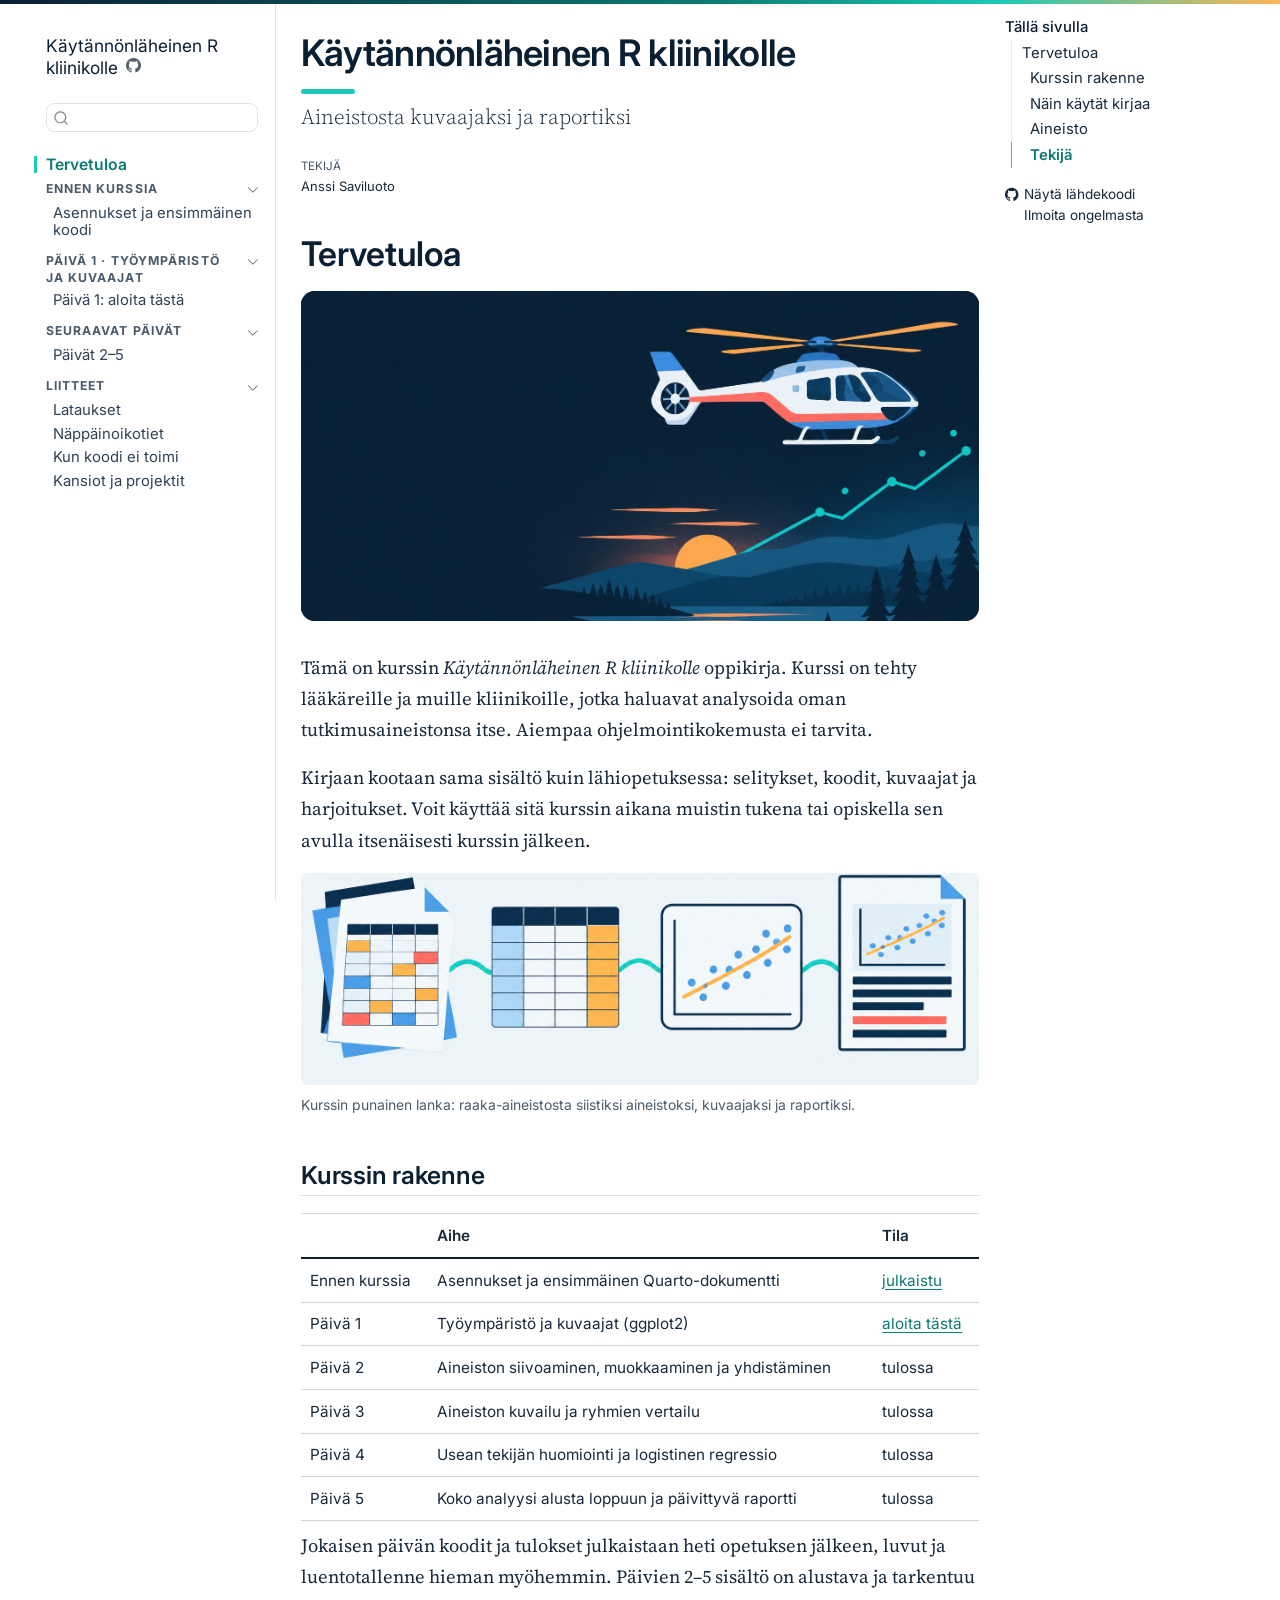
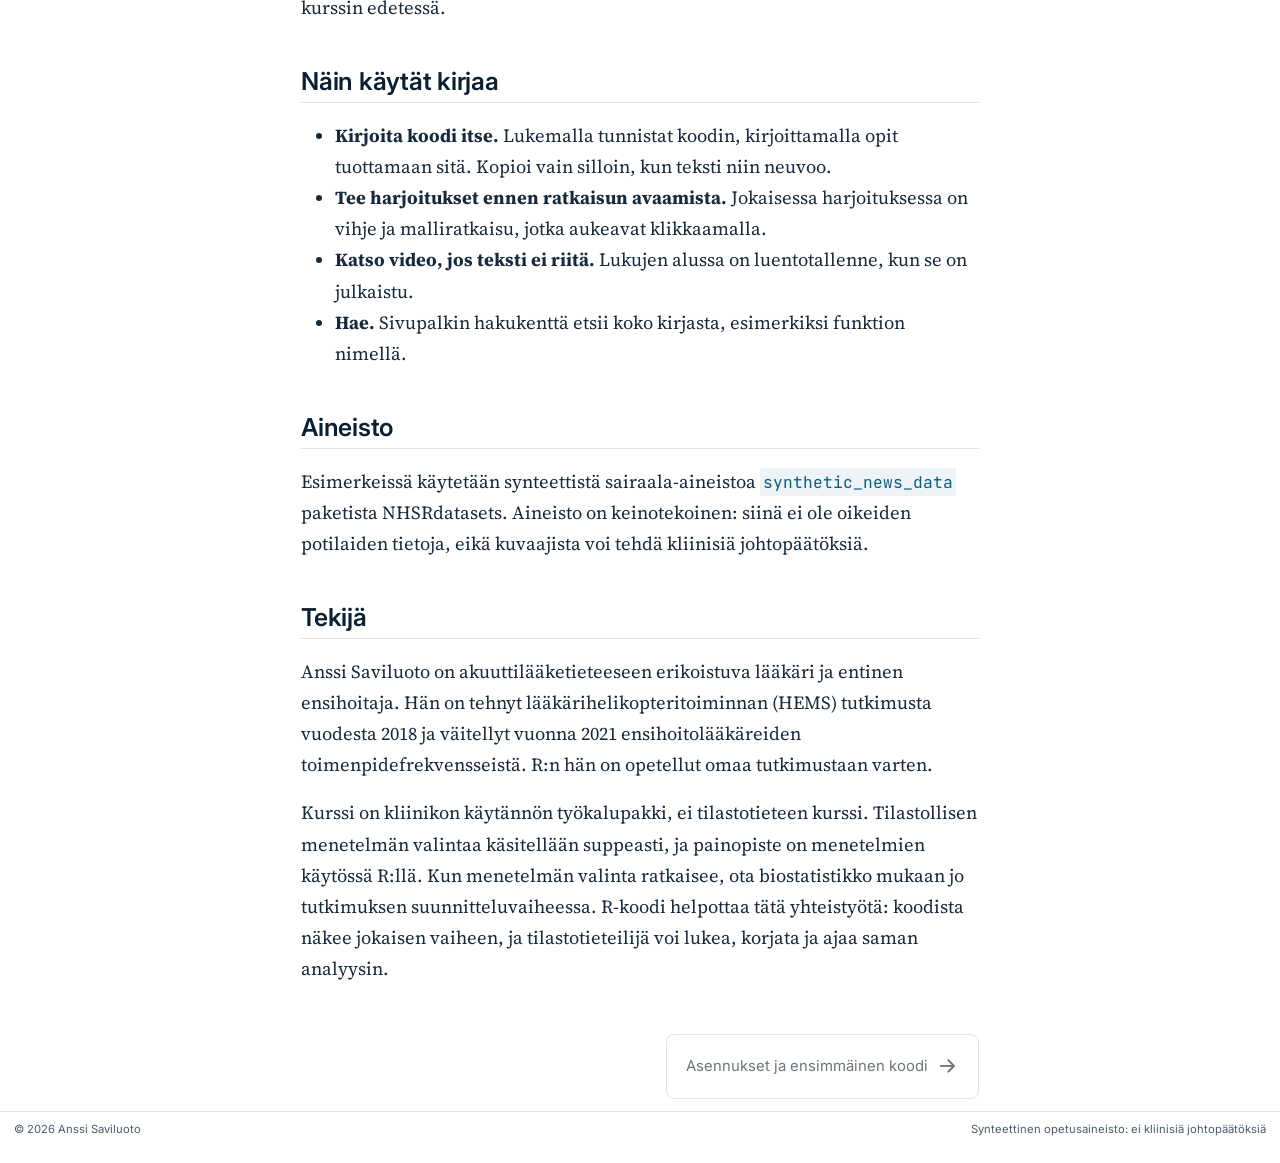
==== docs/index.html @ 8174f4f0 "Kurssin kirja: etusivu, ennakkotehtävät, päivän 1 aloitussivu ja liitteet Co-Authored-By: Claude Fab" ====
<!DOCTYPE html>
<html xmlns="http://www.w3.org/1999/xhtml" lang="fi" xml:lang="fi"><head>

<meta charset="utf-8">
<meta name="generator" content="quarto-1.8.27">

<meta name="viewport" content="width=device-width, initial-scale=1.0, user-scalable=yes">

<meta name="author" content="Anssi Saviluoto">

<title>Käytännönläheinen R kliinikolle</title>
<style>
code{white-space: pre-wrap;}
span.smallcaps{font-variant: small-caps;}
div.columns{display: flex; gap: min(4vw, 1.5em);}
div.column{flex: auto; overflow-x: auto;}
div.hanging-indent{margin-left: 1.5em; text-indent: -1.5em;}
ul.task-list{list-style: none;}
ul.task-list li input[type="checkbox"] {
  width: 0.8em;
  margin: 0 0.8em 0.2em -1em; /* quarto-specific, see https://github.com/quarto-dev/quarto-cli/issues/4556 */ 
  vertical-align: middle;
}
</style>


<script src="site_libs/quarto-nav/quarto-nav.js"></script>
<script src="site_libs/quarto-nav/headroom.min.js"></script>
<script src="site_libs/clipboard/clipboard.min.js"></script>
<script src="site_libs/quarto-search/autocomplete.umd.js"></script>
<script src="site_libs/quarto-search/fuse.min.js"></script>
<script src="site_libs/quarto-search/quarto-search.js"></script>
<meta name="quarto:offset" content="./">
<link href="./ennen-kurssia.html" rel="next">
<script src="site_libs/quarto-html/quarto.js" type="module"></script>
<script src="site_libs/quarto-html/tabsets/tabsets.js" type="module"></script>
<script src="site_libs/quarto-html/axe/axe-check.js" type="module"></script>
<script src="site_libs/quarto-html/popper.min.js"></script>
<script src="site_libs/quarto-html/tippy.umd.min.js"></script>
<script src="site_libs/quarto-html/anchor.min.js"></script>
<link href="site_libs/quarto-html/tippy.css" rel="stylesheet">
<link href="site_libs/quarto-html/quarto-syntax-highlighting-8903823511f73cebfa7300b99f59be8b.css" rel="stylesheet" id="quarto-text-highlighting-styles">
<script src="site_libs/bootstrap/bootstrap.min.js"></script>
<link href="site_libs/bootstrap/bootstrap-icons.css" rel="stylesheet">
<link href="site_libs/bootstrap/bootstrap-1c8689f1ea38c4ca3e8418c691fad42e.min.css" rel="stylesheet" append-hash="true" id="quarto-bootstrap" data-mode="light">
<script id="quarto-search-options" type="application/json">{
  "location": "sidebar",
  "copy-button": false,
  "collapse-after": 3,
  "panel-placement": "start",
  "type": "textbox",
  "limit": 50,
  "keyboard-shortcut": [
    "f",
    "/",
    "s"
  ],
  "show-item-context": false,
  "language": {
    "search-no-results-text": "Ei tuloksia",
    "search-matching-documents-text": "tulokset",
    "search-copy-link-title": "Kopioi linkki hakuun",
    "search-hide-matches-text": "Piilota loput tulokset",
    "search-more-match-text": "tulos tässä dokumentissa",
    "search-more-matches-text": "tulosta tässä dokumentissa",
    "search-clear-button-title": "Tyhjennä",
    "search-text-placeholder": "",
    "search-detached-cancel-button-title": "Peruuta",
    "search-submit-button-title": "Lähetä",
    "search-label": "Hae"
  }
}</script>


</head>

<body class="nav-sidebar floating quarto-light">

<div id="quarto-search-results"></div>
  <header id="quarto-header" class="headroom fixed-top">
  <nav class="quarto-secondary-nav">
    <div class="container-fluid d-flex">
      <button type="button" class="quarto-btn-toggle btn" data-bs-toggle="collapse" role="button" data-bs-target=".quarto-sidebar-collapse-item" aria-controls="quarto-sidebar" aria-expanded="false" aria-label="Vaihda sivupalkki" onclick="if (window.quartoToggleHeadroom) { window.quartoToggleHeadroom(); }">
        <i class="bi bi-layout-text-sidebar-reverse"></i>
      </button>
        <nav class="quarto-page-breadcrumbs" aria-label="breadcrumb"><ol class="breadcrumb"><li class="breadcrumb-item"><a href="./index.html">Tervetuloa</a></li></ol></nav>
        <a class="flex-grow-1" role="navigation" data-bs-toggle="collapse" data-bs-target=".quarto-sidebar-collapse-item" aria-controls="quarto-sidebar" aria-expanded="false" aria-label="Vaihda sivupalkki" onclick="if (window.quartoToggleHeadroom) { window.quartoToggleHeadroom(); }">      
        </a>
      <button type="button" class="btn quarto-search-button" aria-label="Hae" onclick="window.quartoOpenSearch();">
        <i class="bi bi-search"></i>
      </button>
    </div>
  </nav>
</header>
<!-- content -->
<div id="quarto-content" class="quarto-container page-columns page-rows-contents page-layout-article">
<!-- sidebar -->
  <nav id="quarto-sidebar" class="sidebar collapse collapse-horizontal quarto-sidebar-collapse-item sidebar-navigation floating overflow-auto">
    <div class="pt-lg-2 mt-2 text-left sidebar-header">
    <div class="sidebar-title mb-0 py-0">
      <a href="./">Käytännönläheinen R kliinikolle</a> 
        <div class="sidebar-tools-main">
    <a href="https://github.com/finnemakatemia/r-kurssi" title="Lähdekoodi" class="quarto-navigation-tool px-1" aria-label="Lähdekoodi"><i class="bi bi-github"></i></a>
</div>
    </div>
      </div>
        <div class="mt-2 flex-shrink-0 align-items-center">
        <div class="sidebar-search">
        <div id="quarto-search" class="" title="Hae"></div>
        </div>
        </div>
    <div class="sidebar-menu-container"> 
    <ul class="list-unstyled mt-1">
        <li class="sidebar-item">
  <div class="sidebar-item-container"> 
  <a href="./index.html" class="sidebar-item-text sidebar-link active">
 <span class="menu-text">Tervetuloa</span></a>
  </div>
</li>
        <li class="sidebar-item sidebar-item-section">
      <div class="sidebar-item-container"> 
            <a class="sidebar-item-text sidebar-link text-start" data-bs-toggle="collapse" data-bs-target="#quarto-sidebar-section-1" role="navigation" aria-expanded="true">
 <span class="menu-text">Ennen kurssia</span></a>
          <a class="sidebar-item-toggle text-start" data-bs-toggle="collapse" data-bs-target="#quarto-sidebar-section-1" role="navigation" aria-expanded="true" aria-label="Vaihda osio">
            <i class="bi bi-chevron-right ms-2"></i>
          </a> 
      </div>
      <ul id="quarto-sidebar-section-1" class="collapse list-unstyled sidebar-section depth1 show">  
          <li class="sidebar-item">
  <div class="sidebar-item-container"> 
  <a href="./ennen-kurssia.html" class="sidebar-item-text sidebar-link"><span class="chapter-title">Asennukset ja ensimmäinen koodi</span></a>
  </div>
</li>
      </ul>
  </li>
        <li class="sidebar-item sidebar-item-section">
      <div class="sidebar-item-container"> 
            <a class="sidebar-item-text sidebar-link text-start" data-bs-toggle="collapse" data-bs-target="#quarto-sidebar-section-2" role="navigation" aria-expanded="true">
 <span class="menu-text">Päivä 1 · Työympäristö ja kuvaajat</span></a>
          <a class="sidebar-item-toggle text-start" data-bs-toggle="collapse" data-bs-target="#quarto-sidebar-section-2" role="navigation" aria-expanded="true" aria-label="Vaihda osio">
            <i class="bi bi-chevron-right ms-2"></i>
          </a> 
      </div>
      <ul id="quarto-sidebar-section-2" class="collapse list-unstyled sidebar-section depth1 show">  
          <li class="sidebar-item">
  <div class="sidebar-item-container"> 
  <a href="./paiva1/index.html" class="sidebar-item-text sidebar-link"><span class="chapter-title">Päivä 1: aloita tästä</span></a>
  </div>
</li>
      </ul>
  </li>
        <li class="sidebar-item sidebar-item-section">
      <div class="sidebar-item-container"> 
            <a class="sidebar-item-text sidebar-link text-start" data-bs-toggle="collapse" data-bs-target="#quarto-sidebar-section-3" role="navigation" aria-expanded="true">
 <span class="menu-text">Seuraavat päivät</span></a>
          <a class="sidebar-item-toggle text-start" data-bs-toggle="collapse" data-bs-target="#quarto-sidebar-section-3" role="navigation" aria-expanded="true" aria-label="Vaihda osio">
            <i class="bi bi-chevron-right ms-2"></i>
          </a> 
      </div>
      <ul id="quarto-sidebar-section-3" class="collapse list-unstyled sidebar-section depth1 show">  
          <li class="sidebar-item">
  <div class="sidebar-item-container"> 
  <a href="./tulossa.html" class="sidebar-item-text sidebar-link"><span class="chapter-title">Päivät 2–5</span></a>
  </div>
</li>
      </ul>
  </li>
        <li class="sidebar-item sidebar-item-section">
      <div class="sidebar-item-container"> 
            <a class="sidebar-item-text sidebar-link text-start" data-bs-toggle="collapse" data-bs-target="#quarto-sidebar-section-4" role="navigation" aria-expanded="true">
 <span class="menu-text">Liitteet</span></a>
          <a class="sidebar-item-toggle text-start" data-bs-toggle="collapse" data-bs-target="#quarto-sidebar-section-4" role="navigation" aria-expanded="true" aria-label="Vaihda osio">
            <i class="bi bi-chevron-right ms-2"></i>
          </a> 
      </div>
      <ul id="quarto-sidebar-section-4" class="collapse list-unstyled sidebar-section depth1 show">  
          <li class="sidebar-item">
  <div class="sidebar-item-container"> 
  <a href="./lataukset.html" class="sidebar-item-text sidebar-link"><span class="chapter-title">Lataukset</span></a>
  </div>
</li>
          <li class="sidebar-item">
  <div class="sidebar-item-container"> 
  <a href="./liitteet/nappaimet.html" class="sidebar-item-text sidebar-link"><span class="chapter-title">Näppäinoikotiet</span></a>
  </div>
</li>
          <li class="sidebar-item">
  <div class="sidebar-item-container"> 
  <a href="./liitteet/virheet.html" class="sidebar-item-text sidebar-link"><span class="chapter-title">Kun koodi ei toimi</span></a>
  </div>
</li>
          <li class="sidebar-item">
  <div class="sidebar-item-container"> 
  <a href="./liitteet/projektit.html" class="sidebar-item-text sidebar-link"><span class="chapter-title">Kansiot ja projektit</span></a>
  </div>
</li>
      </ul>
  </li>
    </ul>
    </div>
</nav>
<div id="quarto-sidebar-glass" class="quarto-sidebar-collapse-item" data-bs-toggle="collapse" data-bs-target=".quarto-sidebar-collapse-item"></div>
<!-- margin-sidebar -->
    <div id="quarto-margin-sidebar" class="sidebar margin-sidebar">
        <nav id="TOC" role="doc-toc" class="toc-active">
    <h2 id="toc-title">Tällä sivulla</h2>
   
  <ul>
  <li><a href="#tervetuloa" id="toc-tervetuloa" class="nav-link active" data-scroll-target="#tervetuloa">Tervetuloa</a>
  <ul class="collapse">
  <li><a href="#kurssin-rakenne" id="toc-kurssin-rakenne" class="nav-link" data-scroll-target="#kurssin-rakenne">Kurssin rakenne</a></li>
  <li><a href="#näin-käytät-kirjaa" id="toc-näin-käytät-kirjaa" class="nav-link" data-scroll-target="#näin-käytät-kirjaa">Näin käytät kirjaa</a></li>
  <li><a href="#aineisto" id="toc-aineisto" class="nav-link" data-scroll-target="#aineisto">Aineisto</a></li>
  <li><a href="#tekijä" id="toc-tekijä" class="nav-link" data-scroll-target="#tekijä">Tekijä</a></li>
  </ul></li>
  </ul>
<div class="toc-actions"><ul><li><a href="https://github.com/finnemakatemia/r-kurssi/blob/main/index.qmd" class="toc-action"><i class="bi bi-github"></i>Näytä lähdekoodi</a></li><li><a href="https://github.com/finnemakatemia/r-kurssi/issues/new" class="toc-action"><i class="bi empty"></i>Ilmoita ongelmasta</a></li></ul></div></nav>
    </div>
<!-- main -->
<main class="content" id="quarto-document-content">

<header id="title-block-header" class="quarto-title-block default">
<div class="quarto-title">
<h1 class="title">Käytännönläheinen R kliinikolle</h1>
<p class="subtitle lead">Aineistosta kuvaajaksi ja raportiksi</p>
</div>



<div class="quarto-title-meta">

    <div>
    <div class="quarto-title-meta-heading">Tekijä</div>
    <div class="quarto-title-meta-contents">
             <p>Anssi Saviluoto </p>
          </div>
  </div>
    
  
    
  </div>
  


</header>


<section id="tervetuloa" class="level1 unnumbered">
<h1 class="unnumbered">Tervetuloa</h1>
<div class="kansi">
<p><img src="kuvat/kansi.jpg" class="img-fluid" alt="Kuvitus: lääkärihelikopteri lentää järvimaiseman yllä, taustalla nouseva viivakuvaaja."></p>
</div>
<p>Tämä on kurssin <em>Käytännönläheinen R kliinikolle</em> oppikirja. Kurssi on tehty lääkäreille ja muille kliinikoille, jotka haluavat analysoida oman tutkimusaineistonsa itse. Aiempaa ohjelmointikokemusta ei tarvita.</p>
<p>Kirjaan kootaan sama sisältö kuin lähiopetuksessa: selitykset, koodit, kuvaajat ja harjoitukset. Voit käyttää sitä kurssin aikana muistin tukena tai opiskella sen avulla itsenäisesti kurssin jälkeen.</p>
<div class="quarto-figure quarto-figure-center">
<figure class="figure">
<p><img src="kuvat/tutkimusputki.jpg" class="img-fluid figure-img" alt="Kuvitus: neljä vaihetta vasemmalta oikealle. Sekava taulukko, siisti taulukko, kuvaaja ja valmis raportti."></p>
<figcaption>Kurssin punainen lanka: raaka-aineistosta siistiksi aineistoksi, kuvaajaksi ja raportiksi.</figcaption>
</figure>
</div>
<section id="kurssin-rakenne" class="level2">
<h2 class="anchored" data-anchor-id="kurssin-rakenne">Kurssin rakenne</h2>
<table class="caption-top table">
<thead>
<tr class="header">
<th></th>
<th>Aihe</th>
<th>Tila</th>
</tr>
</thead>
<tbody>
<tr class="odd">
<td>Ennen kurssia</td>
<td>Asennukset ja ensimmäinen Quarto-dokumentti</td>
<td><a href="./ennen-kurssia.html">julkaistu</a></td>
</tr>
<tr class="even">
<td>Päivä 1</td>
<td>Työympäristö ja kuvaajat (ggplot2)</td>
<td><a href="./paiva1/index.html">aloita tästä</a></td>
</tr>
<tr class="odd">
<td>Päivä 2</td>
<td>Aineiston siivoaminen, muokkaaminen ja yhdistäminen</td>
<td>tulossa</td>
</tr>
<tr class="even">
<td>Päivä 3</td>
<td>Aineiston kuvailu ja ryhmien vertailu</td>
<td>tulossa</td>
</tr>
<tr class="odd">
<td>Päivä 4</td>
<td>Usean tekijän huomiointi ja logistinen regressio</td>
<td>tulossa</td>
</tr>
<tr class="even">
<td>Päivä 5</td>
<td>Koko analyysi alusta loppuun ja päivittyvä raportti</td>
<td>tulossa</td>
</tr>
</tbody>
</table>
<p>Jokaisen päivän koodit ja tulokset julkaistaan heti opetuksen jälkeen, luvut ja luentotallenne hieman myöhemmin. Päivien 2–5 sisältö on alustava ja tarkentuu kurssin edetessä.</p>
</section>
<section id="näin-käytät-kirjaa" class="level2">
<h2 class="anchored" data-anchor-id="näin-käytät-kirjaa">Näin käytät kirjaa</h2>
<ul>
<li><strong>Kirjoita koodi itse.</strong> Lukemalla tunnistat koodin, kirjoittamalla opit tuottamaan sitä. Kopioi vain silloin, kun teksti niin neuvoo.</li>
<li><strong>Tee harjoitukset ennen ratkaisun avaamista.</strong> Jokaisessa harjoituksessa on vihje ja malliratkaisu, jotka aukeavat klikkaamalla.</li>
<li><strong>Katso video, jos teksti ei riitä.</strong> Lukujen alussa on luentotallenne, kun se on julkaistu.</li>
<li><strong>Hae.</strong> Sivupalkin hakukenttä etsii koko kirjasta, esimerkiksi funktion nimellä.</li>
</ul>
</section>
<section id="aineisto" class="level2">
<h2 class="anchored" data-anchor-id="aineisto">Aineisto</h2>
<p>Esimerkeissä käytetään synteettistä sairaala-aineistoa <code>synthetic_news_data</code> paketista NHSRdatasets. Aineisto on keinotekoinen: siinä ei ole oikeiden potilaiden tietoja, eikä kuvaajista voi tehdä kliinisiä johtopäätöksiä.</p>
</section>
<section id="tekijä" class="level2">
<h2 class="anchored" data-anchor-id="tekijä">Tekijä</h2>
<p>Anssi Saviluoto on akuuttilääketieteeseen erikoistuva lääkäri ja entinen ensihoitaja. Hän on tehnyt lääkärihelikopteritoiminnan (HEMS) tutkimusta vuodesta 2018 ja väitellyt vuonna 2021 ensihoitolääkäreiden toimenpidefrekvensseistä. R:n hän on opetellut omaa tutkimustaan varten.</p>
<p>Kurssi on kliinikon käytännön työkalupakki, ei tilastotieteen kurssi. Tilastollisen menetelmän valintaa käsitellään suppeasti, ja painopiste on menetelmien käytössä R:llä. Kun menetelmän valinta ratkaisee, ota biostatistikko mukaan jo tutkimuksen suunnitteluvaiheessa. R-koodi helpottaa tätä yhteistyötä: koodista näkee jokaisen vaiheen, ja tilastotieteilijä voi lukea, korjata ja ajaa saman analyysin.</p>
<!-- Luotu automaattisesti kirjan lähteistä. Muutokset tehdään lähdetiedostoon. -->


</section>
</section>

</main> <!-- /main -->
<script id="quarto-html-after-body" type="application/javascript">
  window.document.addEventListener("DOMContentLoaded", function (event) {
    const icon = "";
    const anchorJS = new window.AnchorJS();
    anchorJS.options = {
      placement: 'right',
      icon: icon
    };
    anchorJS.add('.anchored');
    const isCodeAnnotation = (el) => {
      for (const clz of el.classList) {
        if (clz.startsWith('code-annotation-')) {                     
          return true;
        }
      }
      return false;
    }
    const onCopySuccess = function(e) {
      // button target
      const button = e.trigger;
      // don't keep focus
      button.blur();
      // flash "checked"
      button.classList.add('code-copy-button-checked');
      var currentTitle = button.getAttribute("title");
      button.setAttribute("title", "Kopioitu!");
      let tooltip;
      if (window.bootstrap) {
        button.setAttribute("data-bs-toggle", "tooltip");
        button.setAttribute("data-bs-placement", "left");
        button.setAttribute("data-bs-title", "Kopioitu!");
        tooltip = new bootstrap.Tooltip(button, 
          { trigger: "manual", 
            customClass: "code-copy-button-tooltip",
            offset: [0, -8]});
        tooltip.show();    
      }
      setTimeout(function() {
        if (tooltip) {
          tooltip.hide();
          button.removeAttribute("data-bs-title");
          button.removeAttribute("data-bs-toggle");
          button.removeAttribute("data-bs-placement");
        }
        button.setAttribute("title", currentTitle);
        button.classList.remove('code-copy-button-checked');
      }, 1000);
      // clear code selection
      e.clearSelection();
    }
    const getTextToCopy = function(trigger) {
      const outerScaffold = trigger.parentElement.cloneNode(true);
      const codeEl = outerScaffold.querySelector('code');
      for (const childEl of codeEl.children) {
        if (isCodeAnnotation(childEl)) {
          childEl.remove();
        }
      }
      return codeEl.innerText;
    }
    const clipboard = new window.ClipboardJS('.code-copy-button:not([data-in-quarto-modal])', {
      text: getTextToCopy
    });
    clipboard.on('success', onCopySuccess);
    if (window.document.getElementById('quarto-embedded-source-code-modal')) {
      const clipboardModal = new window.ClipboardJS('.code-copy-button[data-in-quarto-modal]', {
        text: getTextToCopy,
        container: window.document.getElementById('quarto-embedded-source-code-modal')
      });
      clipboardModal.on('success', onCopySuccess);
    }
      var localhostRegex = new RegExp(/^(?:http|https):\/\/localhost\:?[0-9]*\//);
      var mailtoRegex = new RegExp(/^mailto:/);
        var filterRegex = new RegExp("https:\/\/finnemakatemia\.github\.io\/r-kurssi\/");
      var isInternal = (href) => {
          return filterRegex.test(href) || localhostRegex.test(href) || mailtoRegex.test(href);
      }
      // Inspect non-navigation links and adorn them if external
     var links = window.document.querySelectorAll('a[href]:not(.nav-link):not(.navbar-brand):not(.toc-action):not(.sidebar-link):not(.sidebar-item-toggle):not(.pagination-link):not(.no-external):not([aria-hidden]):not(.dropdown-item):not(.quarto-navigation-tool):not(.about-link)');
      for (var i=0; i<links.length; i++) {
        const link = links[i];
        if (!isInternal(link.href)) {
          // undo the damage that might have been done by quarto-nav.js in the case of
          // links that we want to consider external
          if (link.dataset.originalHref !== undefined) {
            link.href = link.dataset.originalHref;
          }
            // target, if specified
            link.setAttribute("target", "_blank");
            if (link.getAttribute("rel") === null) {
              link.setAttribute("rel", "noopener");
            }
        }
      }
    function tippyHover(el, contentFn, onTriggerFn, onUntriggerFn) {
      const config = {
        allowHTML: true,
        maxWidth: 500,
        delay: 100,
        arrow: false,
        appendTo: function(el) {
            return el.parentElement;
        },
        interactive: true,
        interactiveBorder: 10,
        theme: 'quarto',
        placement: 'bottom-start',
      };
      if (contentFn) {
        config.content = contentFn;
      }
      if (onTriggerFn) {
        config.onTrigger = onTriggerFn;
      }
      if (onUntriggerFn) {
        config.onUntrigger = onUntriggerFn;
      }
      window.tippy(el, config); 
    }
    const noterefs = window.document.querySelectorAll('a[role="doc-noteref"]');
    for (var i=0; i<noterefs.length; i++) {
      const ref = noterefs[i];
      tippyHover(ref, function() {
        // use id or data attribute instead here
        let href = ref.getAttribute('data-footnote-href') || ref.getAttribute('href');
        try { href = new URL(href).hash; } catch {}
        const id = href.replace(/^#\/?/, "");
        const note = window.document.getElementById(id);
        if (note) {
          return note.innerHTML;
        } else {
          return "";
        }
      });
    }
    const xrefs = window.document.querySelectorAll('a.quarto-xref');
    const processXRef = (id, note) => {
      // Strip column container classes
      const stripColumnClz = (el) => {
        el.classList.remove("page-full", "page-columns");
        if (el.children) {
          for (const child of el.children) {
            stripColumnClz(child);
          }
        }
      }
      stripColumnClz(note)
      if (id === null || id.startsWith('sec-')) {
        // Special case sections, only their first couple elements
        const container = document.createElement("div");
        if (note.children && note.children.length > 2) {
          container.appendChild(note.children[0].cloneNode(true));
          for (let i = 1; i < note.children.length; i++) {
            const child = note.children[i];
            if (child.tagName === "P" && child.innerText === "") {
              continue;
            } else {
              container.appendChild(child.cloneNode(true));
              break;
            }
          }
          if (window.Quarto?.typesetMath) {
            window.Quarto.typesetMath(container);
          }
          return container.innerHTML
        } else {
          if (window.Quarto?.typesetMath) {
            window.Quarto.typesetMath(note);
          }
          return note.innerHTML;
        }
      } else {
        // Remove any anchor links if they are present
        const anchorLink = note.querySelector('a.anchorjs-link');
        if (anchorLink) {
          anchorLink.remove();
        }
        if (window.Quarto?.typesetMath) {
          window.Quarto.typesetMath(note);
        }
        if (note.classList.contains("callout")) {
          return note.outerHTML;
        } else {
          return note.innerHTML;
        }
      }
    }
    for (var i=0; i<xrefs.length; i++) {
      const xref = xrefs[i];
      tippyHover(xref, undefined, function(instance) {
        instance.disable();
        let url = xref.getAttribute('href');
        let hash = undefined; 
        if (url.startsWith('#')) {
          hash = url;
        } else {
          try { hash = new URL(url).hash; } catch {}
        }
        if (hash) {
          const id = hash.replace(/^#\/?/, "");
          const note = window.document.getElementById(id);
          if (note !== null) {
            try {
              const html = processXRef(id, note.cloneNode(true));
              instance.setContent(html);
            } finally {
              instance.enable();
              instance.show();
            }
          } else {
            // See if we can fetch this
            fetch(url.split('#')[0])
            .then(res => res.text())
            .then(html => {
              const parser = new DOMParser();
              const htmlDoc = parser.parseFromString(html, "text/html");
              const note = htmlDoc.getElementById(id);
              if (note !== null) {
                const html = processXRef(id, note);
                instance.setContent(html);
              } 
            }).finally(() => {
              instance.enable();
              instance.show();
            });
          }
        } else {
          // See if we can fetch a full url (with no hash to target)
          // This is a special case and we should probably do some content thinning / targeting
          fetch(url)
          .then(res => res.text())
          .then(html => {
            const parser = new DOMParser();
            const htmlDoc = parser.parseFromString(html, "text/html");
            const note = htmlDoc.querySelector('main.content');
            if (note !== null) {
              // This should only happen for chapter cross references
              // (since there is no id in the URL)
              // remove the first header
              if (note.children.length > 0 && note.children[0].tagName === "HEADER") {
                note.children[0].remove();
              }
              const html = processXRef(null, note);
              instance.setContent(html);
            } 
          }).finally(() => {
            instance.enable();
            instance.show();
          });
        }
      }, function(instance) {
      });
    }
        let selectedAnnoteEl;
        const selectorForAnnotation = ( cell, annotation) => {
          let cellAttr = 'data-code-cell="' + cell + '"';
          let lineAttr = 'data-code-annotation="' +  annotation + '"';
          const selector = 'span[' + cellAttr + '][' + lineAttr + ']';
          return selector;
        }
        const selectCodeLines = (annoteEl) => {
          const doc = window.document;
          const targetCell = annoteEl.getAttribute("data-target-cell");
          const targetAnnotation = annoteEl.getAttribute("data-target-annotation");
          const annoteSpan = window.document.querySelector(selectorForAnnotation(targetCell, targetAnnotation));
          const lines = annoteSpan.getAttribute("data-code-lines").split(",");
          const lineIds = lines.map((line) => {
            return targetCell + "-" + line;
          })
          let top = null;
          let height = null;
          let parent = null;
          if (lineIds.length > 0) {
              //compute the position of the single el (top and bottom and make a div)
              const el = window.document.getElementById(lineIds[0]);
              top = el.offsetTop;
              height = el.offsetHeight;
              parent = el.parentElement.parentElement;
            if (lineIds.length > 1) {
              const lastEl = window.document.getElementById(lineIds[lineIds.length - 1]);
              const bottom = lastEl.offsetTop + lastEl.offsetHeight;
              height = bottom - top;
            }
            if (top !== null && height !== null && parent !== null) {
              // cook up a div (if necessary) and position it 
              let div = window.document.getElementById("code-annotation-line-highlight");
              if (div === null) {
                div = window.document.createElement("div");
                div.setAttribute("id", "code-annotation-line-highlight");
                div.style.position = 'absolute';
                parent.appendChild(div);
              }
              div.style.top = top - 2 + "px";
              div.style.height = height + 4 + "px";
              div.style.left = 0;
              let gutterDiv = window.document.getElementById("code-annotation-line-highlight-gutter");
              if (gutterDiv === null) {
                gutterDiv = window.document.createElement("div");
                gutterDiv.setAttribute("id", "code-annotation-line-highlight-gutter");
                gutterDiv.style.position = 'absolute';
                const codeCell = window.document.getElementById(targetCell);
                const gutter = codeCell.querySelector('.code-annotation-gutter');
                gutter.appendChild(gutterDiv);
              }
              gutterDiv.style.top = top - 2 + "px";
              gutterDiv.style.height = height + 4 + "px";
            }
            selectedAnnoteEl = annoteEl;
          }
        };
        const unselectCodeLines = () => {
          const elementsIds = ["code-annotation-line-highlight", "code-annotation-line-highlight-gutter"];
          elementsIds.forEach((elId) => {
            const div = window.document.getElementById(elId);
            if (div) {
              div.remove();
            }
          });
          selectedAnnoteEl = undefined;
        };
          // Handle positioning of the toggle
      window.addEventListener(
        "resize",
        throttle(() => {
          elRect = undefined;
          if (selectedAnnoteEl) {
            selectCodeLines(selectedAnnoteEl);
          }
        }, 10)
      );
      function throttle(fn, ms) {
      let throttle = false;
      let timer;
        return (...args) => {
          if(!throttle) { // first call gets through
              fn.apply(this, args);
              throttle = true;
          } else { // all the others get throttled
              if(timer) clearTimeout(timer); // cancel #2
              timer = setTimeout(() => {
                fn.apply(this, args);
                timer = throttle = false;
              }, ms);
          }
        };
      }
        // Attach click handler to the DT
        const annoteDls = window.document.querySelectorAll('dt[data-target-cell]');
        for (const annoteDlNode of annoteDls) {
          annoteDlNode.addEventListener('click', (event) => {
            const clickedEl = event.target;
            if (clickedEl !== selectedAnnoteEl) {
              unselectCodeLines();
              const activeEl = window.document.querySelector('dt[data-target-cell].code-annotation-active');
              if (activeEl) {
                activeEl.classList.remove('code-annotation-active');
              }
              selectCodeLines(clickedEl);
              clickedEl.classList.add('code-annotation-active');
            } else {
              // Unselect the line
              unselectCodeLines();
              clickedEl.classList.remove('code-annotation-active');
            }
          });
        }
    const findCites = (el) => {
      const parentEl = el.parentElement;
      if (parentEl) {
        const cites = parentEl.dataset.cites;
        if (cites) {
          return {
            el,
            cites: cites.split(' ')
          };
        } else {
          return findCites(el.parentElement)
        }
      } else {
        return undefined;
      }
    };
    var bibliorefs = window.document.querySelectorAll('a[role="doc-biblioref"]');
    for (var i=0; i<bibliorefs.length; i++) {
      const ref = bibliorefs[i];
      const citeInfo = findCites(ref);
      if (citeInfo) {
        tippyHover(citeInfo.el, function() {
          var popup = window.document.createElement('div');
          citeInfo.cites.forEach(function(cite) {
            var citeDiv = window.document.createElement('div');
            citeDiv.classList.add('hanging-indent');
            citeDiv.classList.add('csl-entry');
            var biblioDiv = window.document.getElementById('ref-' + cite);
            if (biblioDiv) {
              citeDiv.innerHTML = biblioDiv.innerHTML;
            }
            popup.appendChild(citeDiv);
          });
          return popup.innerHTML;
        });
      }
    }
  });
  </script>
<nav class="page-navigation">
  <div class="nav-page nav-page-previous">
  </div>
  <div class="nav-page nav-page-next">
      <a href="./ennen-kurssia.html" class="pagination-link" aria-label="Asennukset ja ensimmäinen koodi">
        <span class="nav-page-text"><span class="chapter-title">Asennukset ja ensimmäinen koodi</span></span> <i class="bi bi-arrow-right-short"></i>
      </a>
  </div>
</nav>
</div> <!-- /content -->
<footer class="footer">
  <div class="nav-footer">
    <div class="nav-footer-left">
<p>© 2026 Anssi Saviluoto</p>
</div>   
    <div class="nav-footer-center">
      &nbsp;
    <div class="toc-actions d-sm-block d-md-none"><ul><li><a href="https://github.com/finnemakatemia/r-kurssi/blob/main/index.qmd" class="toc-action"><i class="bi bi-github"></i>Näytä lähdekoodi</a></li><li><a href="https://github.com/finnemakatemia/r-kurssi/issues/new" class="toc-action"><i class="bi empty"></i>Ilmoita ongelmasta</a></li></ul></div></div>
    <div class="nav-footer-right">
<p>Synteettinen opetusaineisto: ei kliinisiä johtopäätöksiä</p>
</div>
  </div>
</footer>




</body></html>
---- docs/site_libs/quarto-html/tippy.css ----
.tippy-box[data-animation=fade][data-state=hidden]{opacity:0}[data-tippy-root]{max-width:calc(100vw - 10px)}.tippy-box{position:relative;background-color:#333;color:#fff;border-radius:4px;font-size:14px;line-height:1.4;white-space:normal;outline:0;transition-property:transform,visibility,opacity}.tippy-box[data-placement^=top]>.tippy-arrow{bottom:0}.tippy-box[data-placement^=top]>.tippy-arrow:before{bottom:-7px;left:0;border-width:8px 8px 0;border-top-color:initial;transform-origin:center top}.tippy-box[data-placement^=bottom]>.tippy-arrow{top:0}.tippy-box[data-placement^=bottom]>.tippy-arrow:before{top:-7px;left:0;border-width:0 8px 8px;border-bottom-color:initial;transform-origin:center bottom}.tippy-box[data-placement^=left]>.tippy-arrow{right:0}.tippy-box[data-placement^=left]>.tippy-arrow:before{border-width:8px 0 8px 8px;border-left-color:initial;right:-7px;transform-origin:center left}.tippy-box[data-placement^=right]>.tippy-arrow{left:0}.tippy-box[data-placement^=right]>.tippy-arrow:before{left:-7px;border-width:8px 8px 8px 0;border-right-color:initial;transform-origin:center right}.tippy-box[data-inertia][data-state=visible]{transition-timing-function:cubic-bezier(.54,1.5,.38,1.11)}.tippy-arrow{width:16px;height:16px;color:#333}.tippy-arrow:before{content:"";position:absolute;border-color:transparent;border-style:solid}.tippy-content{position:relative;padding:5px 9px;z-index:1}
---- docs/site_libs/quarto-html/quarto-syntax-highlighting-8903823511f73cebfa7300b99f59be8b.css ----
/* quarto syntax highlight colors */
:root {
  --quarto-hl-al-color: #ff5555;
  --quarto-hl-an-color: #6a737d;
  --quarto-hl-at-color: #d73a49;
  --quarto-hl-bn-color: #005cc5;
  --quarto-hl-bu-color: #d73a49;
  --quarto-hl-ch-color: #032f62;
  --quarto-hl-co-color: #6a737d;
  --quarto-hl-cv-color: #6a737d;
  --quarto-hl-cn-color: #005cc5;
  --quarto-hl-cf-color: #d73a49;
  --quarto-hl-dt-color: #d73a49;
  --quarto-hl-dv-color: #005cc5;
  --quarto-hl-do-color: #6a737d;
  --quarto-hl-er-color: #ff5555;
  --quarto-hl-ex-color: #d73a49;
  --quarto-hl-fl-color: #005cc5;
  --quarto-hl-fu-color: #6f42c1;
  --quarto-hl-im-color: #032f62;
  --quarto-hl-in-color: #6a737d;
  --quarto-hl-kw-color: #d73a49;
  --quarto-hl-op-color: #24292e;
  --quarto-hl-pp-color: #d73a49;
  --quarto-hl-re-color: #6a737d;
  --quarto-hl-sc-color: #005cc5;
  --quarto-hl-ss-color: #032f62;
  --quarto-hl-st-color: #032f62;
  --quarto-hl-va-color: #e36209;
  --quarto-hl-vs-color: #032f62;
  --quarto-hl-wa-color: #ff5555;
}

/* other quarto variables */
:root {
  --quarto-font-monospace: "JetBrains Mono", "SF Mono", Menlo, Consolas, monospace;
}

/* syntax highlight based on Pandoc's rules */
pre > code.sourceCode > span {
  color: #24292e;
}

code.sourceCode > span {
  color: #24292e;
}

div.sourceCode,
div.sourceCode pre.sourceCode {
  color: #24292e;
}

/* Normal */
code span {
  color: #24292e;
}

/* Alert */
code span.al {
  font-weight: bold;
  color: #ff5555;
}

/* Annotation */
code span.an {
  color: #6a737d;
}

/* Attribute */
code span.at {
  color: #d73a49;
}

/* BaseN */
code span.bn {
  color: #005cc5;
}

/* BuiltIn */
code span.bu {
  color: #d73a49;
}

/* ControlFlow */
code span.cf {
  color: #d73a49;
}

/* Char */
code span.ch {
  color: #032f62;
}

/* Constant */
code span.cn {
  color: #005cc5;
}

/* Comment */
code span.co {
  color: #6a737d;
}

/* CommentVar */
code span.cv {
  color: #6a737d;
}

/* Documentation */
code span.do {
  color: #6a737d;
}

/* DataType */
code span.dt {
  color: #d73a49;
}

/* DecVal */
code span.dv {
  color: #005cc5;
}

/* Error */
code span.er {
  color: #ff5555;
  text-decoration: underline;
}

/* Extension */
code span.ex {
  font-weight: bold;
  color: #d73a49;
}

/* Float */
code span.fl {
  color: #005cc5;
}

/* Function */
code span.fu {
  color: #6f42c1;
}

/* Import */
code span.im {
  color: #032f62;
}

/* Information */
code span.in {
  color: #6a737d;
}

/* Keyword */
code span.kw {
  color: #d73a49;
}

/* Operator */
code span.op {
  color: #24292e;
}

/* Preprocessor */
code span.pp {
  color: #d73a49;
}

/* RegionMarker */
code span.re {
  color: #6a737d;
}

/* SpecialChar */
code span.sc {
  color: #005cc5;
}

/* SpecialString */
code span.ss {
  color: #032f62;
}

/* String */
code span.st {
  color: #032f62;
}

/* Variable */
code span.va {
  color: #e36209;
}

/* VerbatimString */
code span.vs {
  color: #032f62;
}

/* Warning */
code span.wa {
  color: #ff5555;
}

.prevent-inlining {
  content: "</";
}

/*# sourceMappingURL=f595527325b39f3208fced584482c649.css.map */
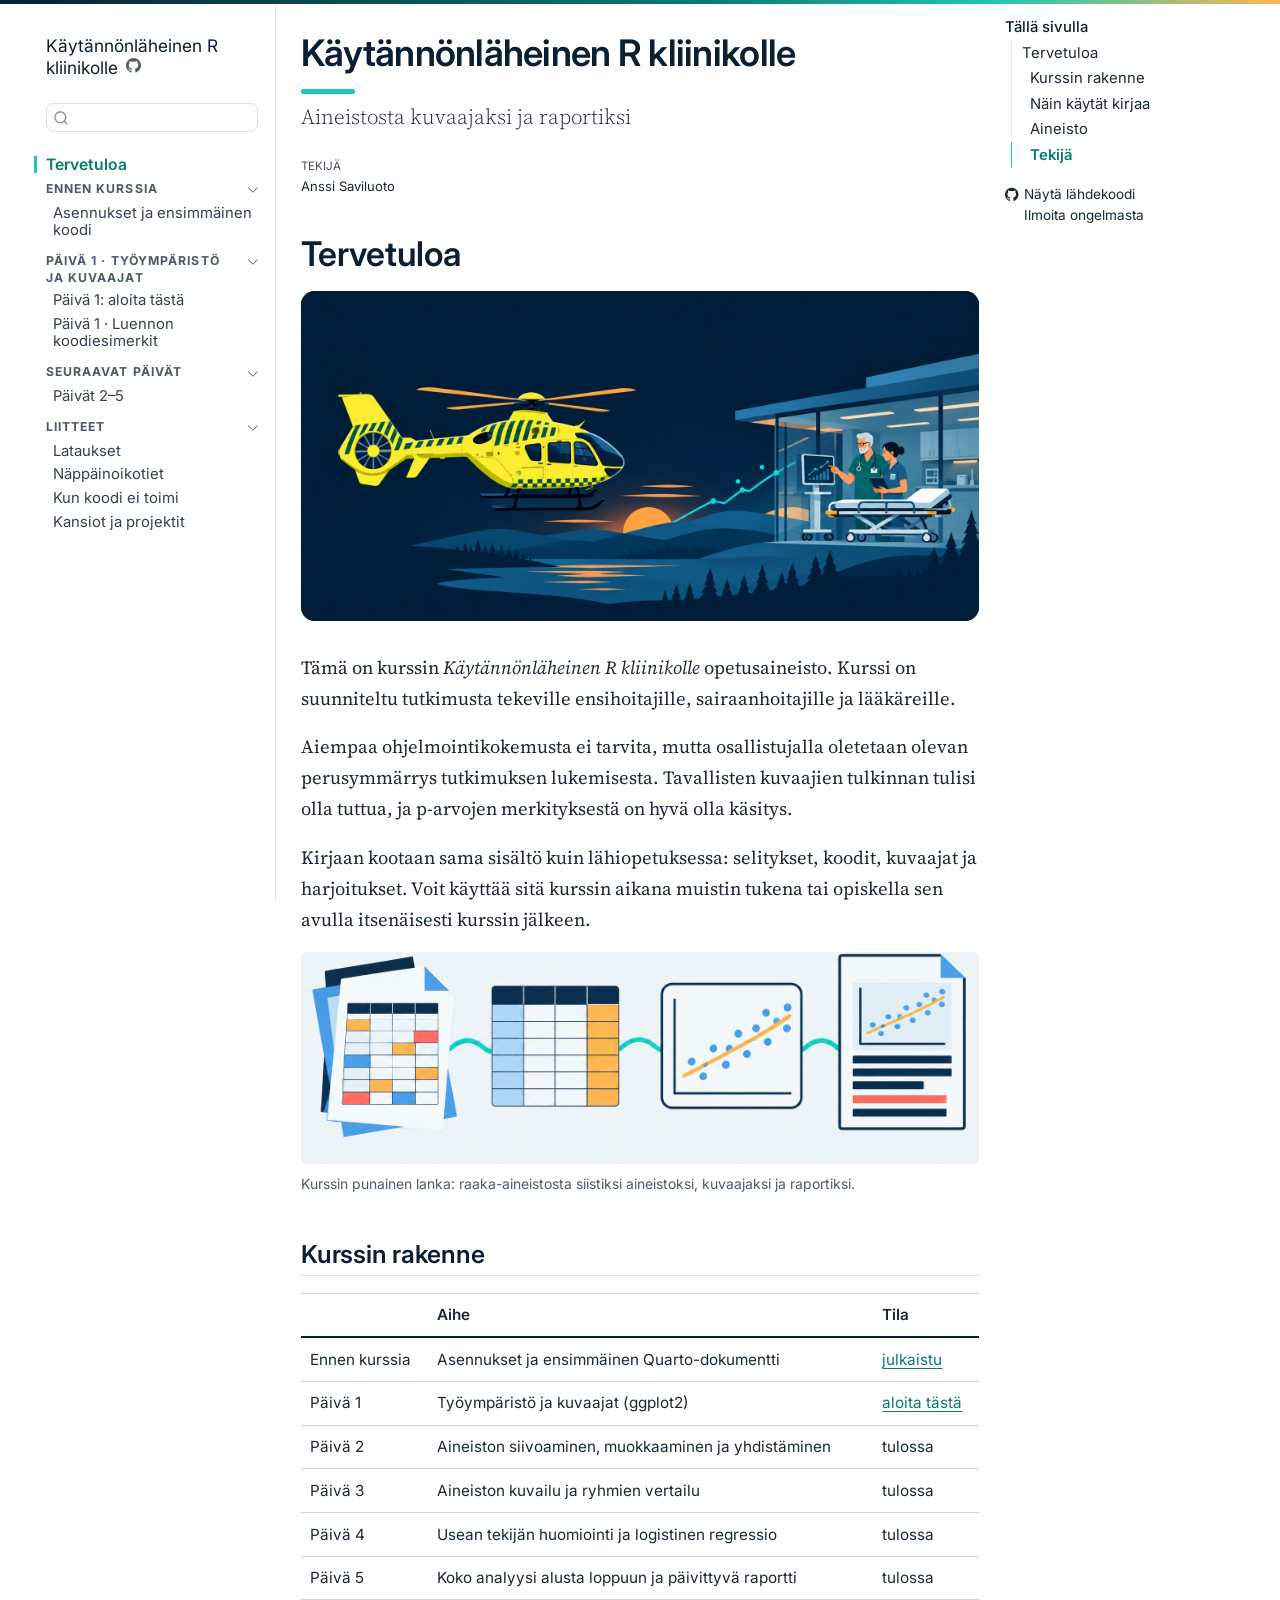
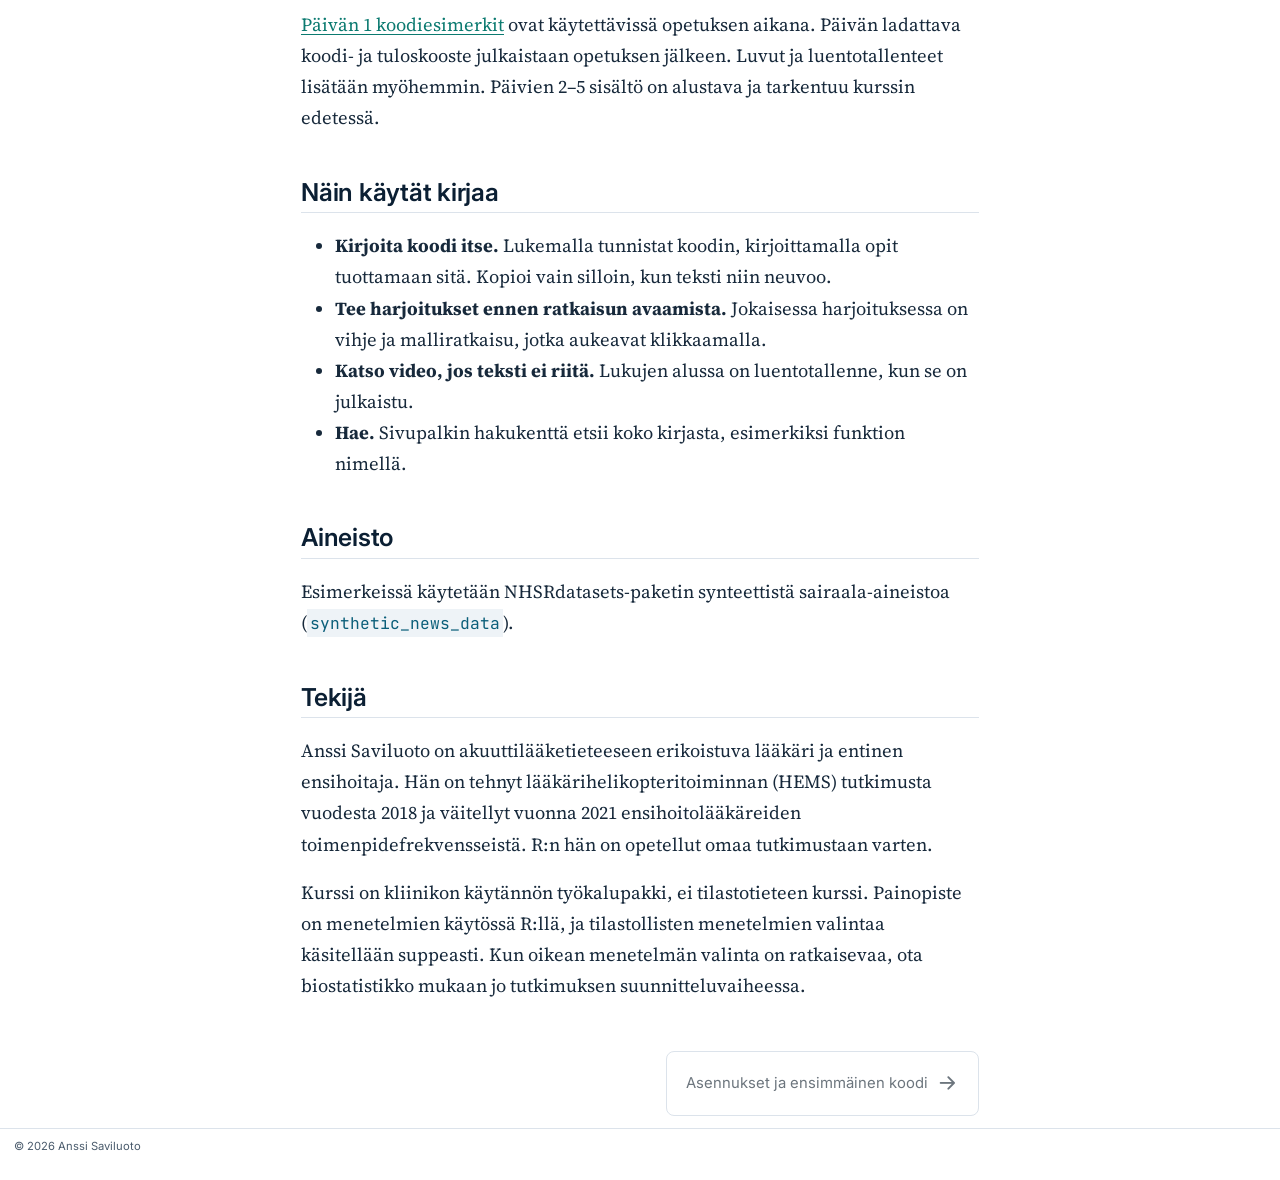
==== commit f736959e: "Päivitä kurssikirjan etusivu ja lisää päivän 1 koodiesimerkit" ====
--- a/docs/index.html
+++ b/docs/index.html
@@ -147,6 +147,11 @@
   <a href="./paiva1/index.html" class="sidebar-item-text sidebar-link"><span class="chapter-title">Päivä 1: aloita tästä</span></a>
   </div>
 </li>
+          <li class="sidebar-item">
+  <div class="sidebar-item-container"> 
+  <a href="./paiva1/koodiesimerkit.html" class="sidebar-item-text sidebar-link"><span class="chapter-title">Päivä 1 · Luennon koodiesimerkit</span></a>
+  </div>
+</li>
       </ul>
   </li>
         <li class="sidebar-item sidebar-item-section">
@@ -248,9 +253,10 @@
 <section id="tervetuloa" class="level1 unnumbered">
 <h1 class="unnumbered">Tervetuloa</h1>
 <div class="kansi">
-<p><img src="kuvat/kansi.jpg" class="img-fluid" alt="Kuvitus: lääkärihelikopteri lentää järvimaiseman yllä, taustalla nouseva viivakuvaaja."></p>
+<p><img src="kuvat/kansi.jpg" class="img-fluid" alt="Keltainen lääkärihelikopteri lentää järven yllä. Oikealla kaksi kliinikkoa tarkastelee kuvaajaa sairaalan päivystystilassa."></p>
 </div>
-<p>Tämä on kurssin <em>Käytännönläheinen R kliinikolle</em> oppikirja. Kurssi on tehty lääkäreille ja muille kliinikoille, jotka haluavat analysoida oman tutkimusaineistonsa itse. Aiempaa ohjelmointikokemusta ei tarvita.</p>
+<p>Tämä on kurssin <em>Käytännönläheinen R kliinikolle</em> opetusaineisto. Kurssi on suunniteltu tutkimusta tekeville ensihoitajille, sairaanhoitajille ja lääkäreille.</p>
+<p>Aiempaa ohjelmointikokemusta ei tarvita, mutta osallistujalla oletetaan olevan perusymmärrys tutkimuksen lukemisesta. Tavallisten kuvaajien tulkinnan tulisi olla tuttua, ja p-arvojen merkityksestä on hyvä olla käsitys.</p>
 <p>Kirjaan kootaan sama sisältö kuin lähiopetuksessa: selitykset, koodit, kuvaajat ja harjoitukset. Voit käyttää sitä kurssin aikana muistin tukena tai opiskella sen avulla itsenäisesti kurssin jälkeen.</p>
 <div class="quarto-figure quarto-figure-center">
 <figure class="figure">
@@ -301,7 +307,7 @@
 </tr>
 </tbody>
 </table>
-<p>Jokaisen päivän koodit ja tulokset julkaistaan heti opetuksen jälkeen, luvut ja luentotallenne hieman myöhemmin. Päivien 2–5 sisältö on alustava ja tarkentuu kurssin edetessä.</p>
+<p><a href="./paiva1/koodiesimerkit.html">Päivän 1 koodiesimerkit</a> ovat käytettävissä opetuksen aikana. Päivän ladattava koodi- ja tuloskooste julkaistaan opetuksen jälkeen. Luvut ja luentotallenteet lisätään myöhemmin. Päivien 2–5 sisältö on alustava ja tarkentuu kurssin edetessä.</p>
 </section>
 <section id="näin-käytät-kirjaa" class="level2">
 <h2 class="anchored" data-anchor-id="näin-käytät-kirjaa">Näin käytät kirjaa</h2>
@@ -314,12 +320,12 @@
 </section>
 <section id="aineisto" class="level2">
 <h2 class="anchored" data-anchor-id="aineisto">Aineisto</h2>
-<p>Esimerkeissä käytetään synteettistä sairaala-aineistoa <code>synthetic_news_data</code> paketista NHSRdatasets. Aineisto on keinotekoinen: siinä ei ole oikeiden potilaiden tietoja, eikä kuvaajista voi tehdä kliinisiä johtopäätöksiä.</p>
+<p>Esimerkeissä käytetään NHSRdatasets-paketin synteettistä sairaala-aineistoa (<code>synthetic_news_data</code>).</p>
 </section>
 <section id="tekijä" class="level2">
 <h2 class="anchored" data-anchor-id="tekijä">Tekijä</h2>
 <p>Anssi Saviluoto on akuuttilääketieteeseen erikoistuva lääkäri ja entinen ensihoitaja. Hän on tehnyt lääkärihelikopteritoiminnan (HEMS) tutkimusta vuodesta 2018 ja väitellyt vuonna 2021 ensihoitolääkäreiden toimenpidefrekvensseistä. R:n hän on opetellut omaa tutkimustaan varten.</p>
-<p>Kurssi on kliinikon käytännön työkalupakki, ei tilastotieteen kurssi. Tilastollisen menetelmän valintaa käsitellään suppeasti, ja painopiste on menetelmien käytössä R:llä. Kun menetelmän valinta ratkaisee, ota biostatistikko mukaan jo tutkimuksen suunnitteluvaiheessa. R-koodi helpottaa tätä yhteistyötä: koodista näkee jokaisen vaiheen, ja tilastotieteilijä voi lukea, korjata ja ajaa saman analyysin.</p>
+<p>Kurssi on kliinikon käytännön työkalupakki, ei tilastotieteen kurssi. Painopiste on menetelmien käytössä R:llä, ja tilastollisten menetelmien valintaa käsitellään suppeasti. Kun oikean menetelmän valinta on ratkaisevaa, ota biostatistikko mukaan jo tutkimuksen suunnitteluvaiheessa.</p>
 <!-- Luotu automaattisesti kirjan lähteistä. Muutokset tehdään lähdetiedostoon. -->
 
 
@@ -400,7 +406,7 @@
     }
       var localhostRegex = new RegExp(/^(?:http|https):\/\/localhost\:?[0-9]*\//);
       var mailtoRegex = new RegExp(/^mailto:/);
-        var filterRegex = new RegExp("https:\/\/finnemakatemia\.github\.io\/r-kurssi\/");
+        var filterRegex = new RegExp("https:\/\/rkurssi\.anssisaviluoto\.com\/");
       var isInternal = (href) => {
           return filterRegex.test(href) || localhostRegex.test(href) || mailtoRegex.test(href);
       }
@@ -751,8 +757,8 @@
       &nbsp;
     <div class="toc-actions d-sm-block d-md-none"><ul><li><a href="https://github.com/finnemakatemia/r-kurssi/blob/main/index.qmd" class="toc-action"><i class="bi bi-github"></i>Näytä lähdekoodi</a></li><li><a href="https://github.com/finnemakatemia/r-kurssi/issues/new" class="toc-action"><i class="bi empty"></i>Ilmoita ongelmasta</a></li></ul></div></div>
     <div class="nav-footer-right">
-<p>Synteettinen opetusaineisto: ei kliinisiä johtopäätöksiä</p>
-</div>
+      &nbsp;
+    </div>
   </div>
 </footer>
 
